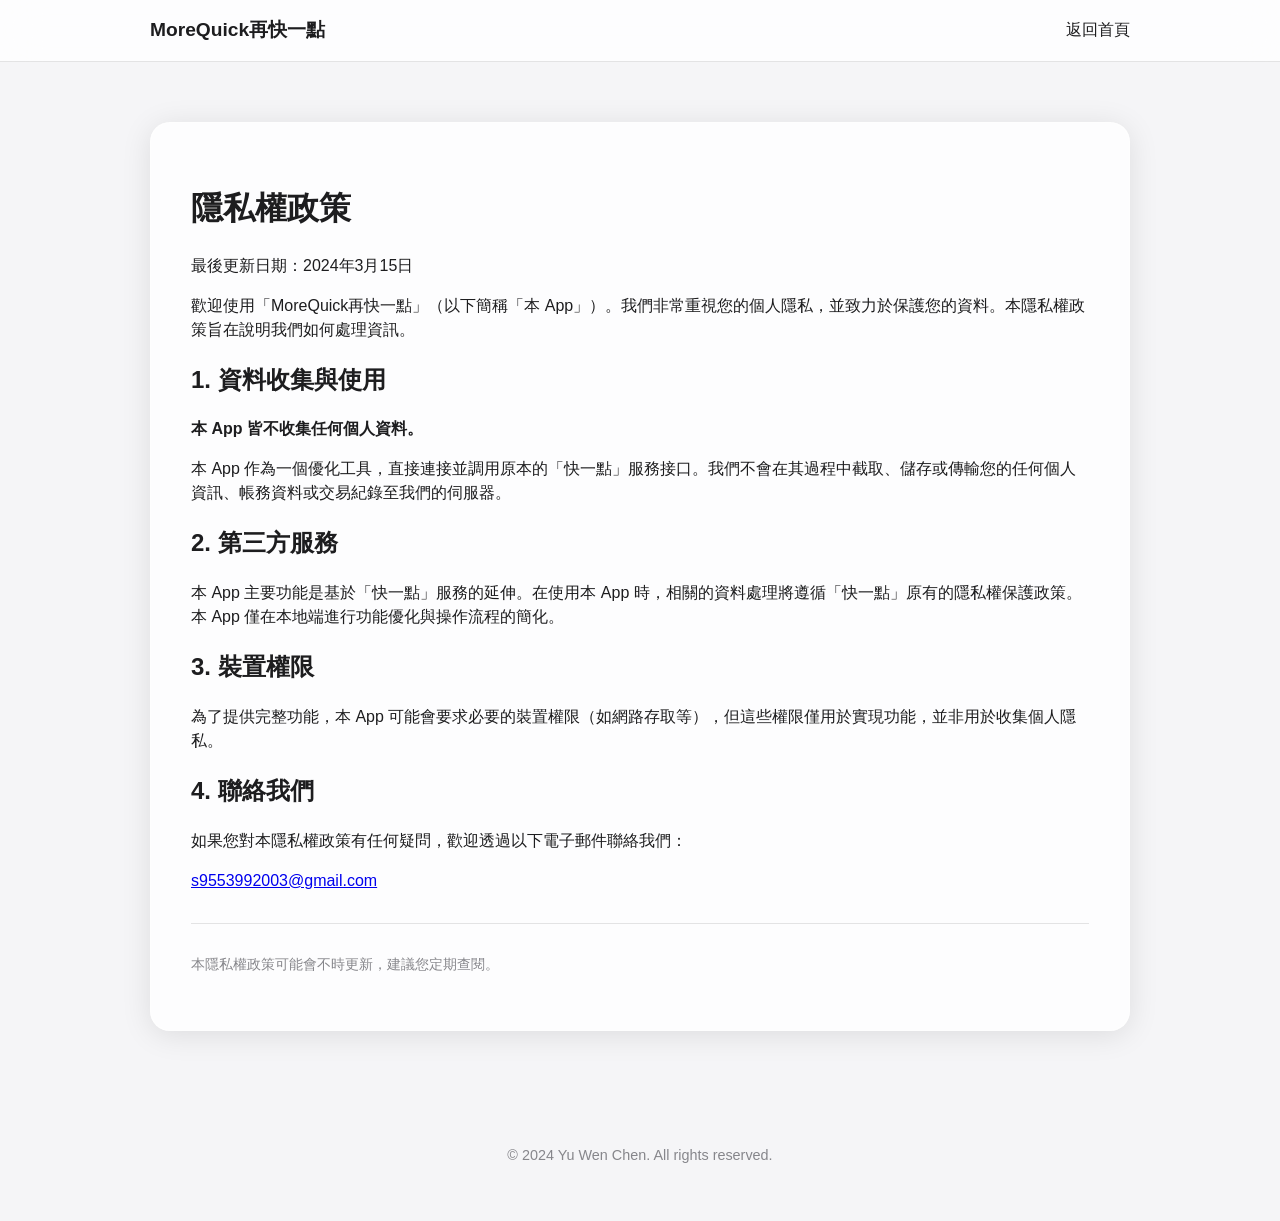
==== privacy.html @ 85d6aac4 "Initial commit: developer website and privacy policy" ====
<!DOCTYPE html>
<html lang="zh-TW">
<head>
    <meta charset="UTF-8">
    <meta name="viewport" content="width=device-width, initial-scale=1.0">
    <title>隱私權政策 - MoreQuick再快一點</title>
    <link rel="stylesheet" href="styles.css">
</head>
<body>
    <header>
        <nav>
            <a href="index.html" style="margin-left: 0; font-size: 1.2rem; font-weight: 600;">MoreQuick再快一點</a>
            <div>
                <a href="index.html">返回首頁</a>
            </div>
        </nav>
    </header>

    <main class="section">
        <div class="card">
            <h1>隱私權政策</h1>
            <p>最後更新日期：2024年3月15日</p>

            <p>歡迎使用「MoreQuick再快一點」（以下簡稱「本 App」）。我們非常重視您的個人隱私，並致力於保護您的資料。本隱私權政策旨在說明我們如何處理資訊。</p>

            <h2>1. 資料收集與使用</h2>
            <p><strong>本 App 皆不收集任何個人資料。</strong></p>
            <p>本 App 作為一個優化工具，直接連接並調用原本的「快一點」服務接口。我們不會在其過程中截取、儲存或傳輸您的任何個人資訊、帳務資料或交易紀錄至我們的伺服器。</p>

            <h2>2. 第三方服務</h2>
            <p>本 App 主要功能是基於「快一點」服務的延伸。在使用本 App 時，相關的資料處理將遵循「快一點」原有的隱私權保護政策。本 App 僅在本地端進行功能優化與操作流程的簡化。</p>

            <h2>3. 裝置權限</h2>
            <p>為了提供完整功能，本 App 可能會要求必要的裝置權限（如網路存取等），但這些權限僅用於實現功能，並非用於收集個人隱私。</p>

            <h2>4. 聯絡我們</h2>
            <p>如果您對本隱私權政策有任何疑問，歡迎透過以下電子郵件聯絡我們：</p>
            <p><a href="mailto:s9553992003@gmail.com">s9553992003@gmail.com</a></p>

            <hr style="border: 0; border-top: 1px solid rgba(0,0,0,0.1); margin: 30px 0;">
            <p style="font-size: 0.9rem; color: #86868b;">本隱私權政策可能會不時更新，建議您定期查閱。</p>
        </div>
    </main>

    <footer>
        <p>&copy; 2024 Yu Wen Chen. All rights reserved.</p>
    </footer>
</body>
</html>
---- styles.css ----
:root {
    --primary-color: #0071e3;
    --secondary-color: #00bfff;
    --text-color: #1d1d1f;
    --bg-color: #ffffff;
    --card-bg: rgba(255, 255, 255, 0.8);
    --glass-border: rgba(255, 255, 255, 0.3);
}

body {
    font-family: 'Inter', -apple-system, BlinkMacSystemFont, "Segoe UI", Roboto, sans-serif;
    margin: 0;
    padding: 0;
    color: var(--text-color);
    background-color: #f5f5f7;
    line-height: 1.5;
}

header {
    background: rgba(255, 255, 255, 0.8);
    backdrop-filter: blur(20px);
    -webkit-backdrop-filter: blur(20px);
    position: sticky;
    top: 0;
    z-index: 1000;
    border-bottom: 1px solid rgba(0,0,0,0.1);
}

nav {
    max-width: 980px;
    margin: 0 auto;
    display: flex;
    justify-content: space-between;
    align-items: center;
    padding: 1rem 2rem;
}

nav a {
    text-decoration: none;
    color: var(--text-color);
    font-weight: 500;
    margin-left: 1.5rem;
    transition: color 0.3s;
}

nav a:hover {
    color: var(--primary-color);
}

.hero {
    padding: 80px 20px;
    text-align: center;
    background: linear-gradient(135deg, #f5f5f7 0%, #e8e8ed 100%);
}

.hero h1 {
    font-size: 3.5rem;
    font-weight: 700;
    margin-bottom: 1rem;
}

.hero p {
    font-size: 1.5rem;
    color: #86868b;
    max-width: 700px;
    margin: 0 auto 2rem;
}

.cta-button {
    background: var(--primary-color);
    color: white;
    padding: 12px 24px;
    border-radius: 980px;
    text-decoration: none;
    font-size: 1.1rem;
    transition: background 0.3s;
}

.cta-button:hover {
    background: #0077ed;
}

.section {
    max-width: 980px;
    margin: 60px auto;
    padding: 0 20px;
}

.card {
    background: var(--card-bg);
    border-radius: 20px;
    padding: 40px;
    box-shadow: 0 4px 30px rgba(0, 0, 0, 0.1);
    backdrop-filter: blur(5px);
    -webkit-backdrop-filter: blur(5px);
    border: 1px solid var(--glass-border);
    margin-bottom: 30px;
}

footer {
    text-align: center;
    padding: 40px;
    color: #86868b;
    font-size: 0.9rem;
}

@media (max-width: 768px) {
    .hero h1 { font-size: 2.5rem; }
    .hero p { font-size: 1.2rem; }
}
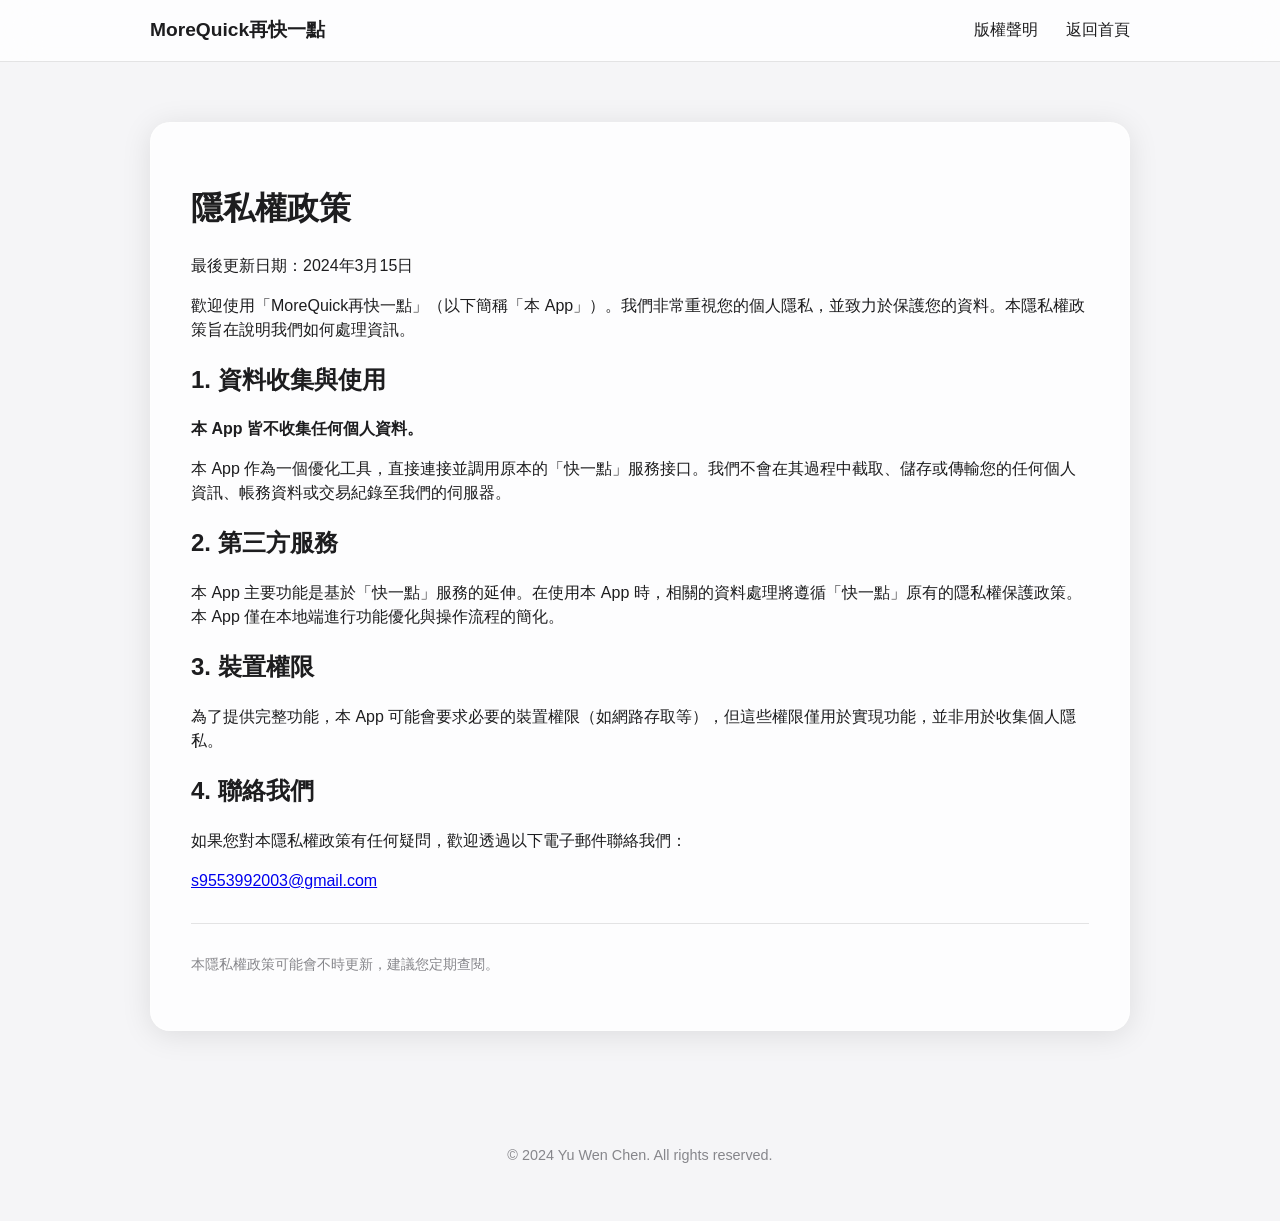
==== commit abcb8e14: "Add copyright page and update navigation links" ====
--- a/privacy.html
+++ b/privacy.html
@@ -11,6 +11,7 @@
         <nav>
             <a href="index.html" style="margin-left: 0; font-size: 1.2rem; font-weight: 600;">MoreQuick再快一點</a>
             <div>
+                <a href="copyright.html">版權聲明</a>
                 <a href="index.html">返回首頁</a>
             </div>
         </nav>
